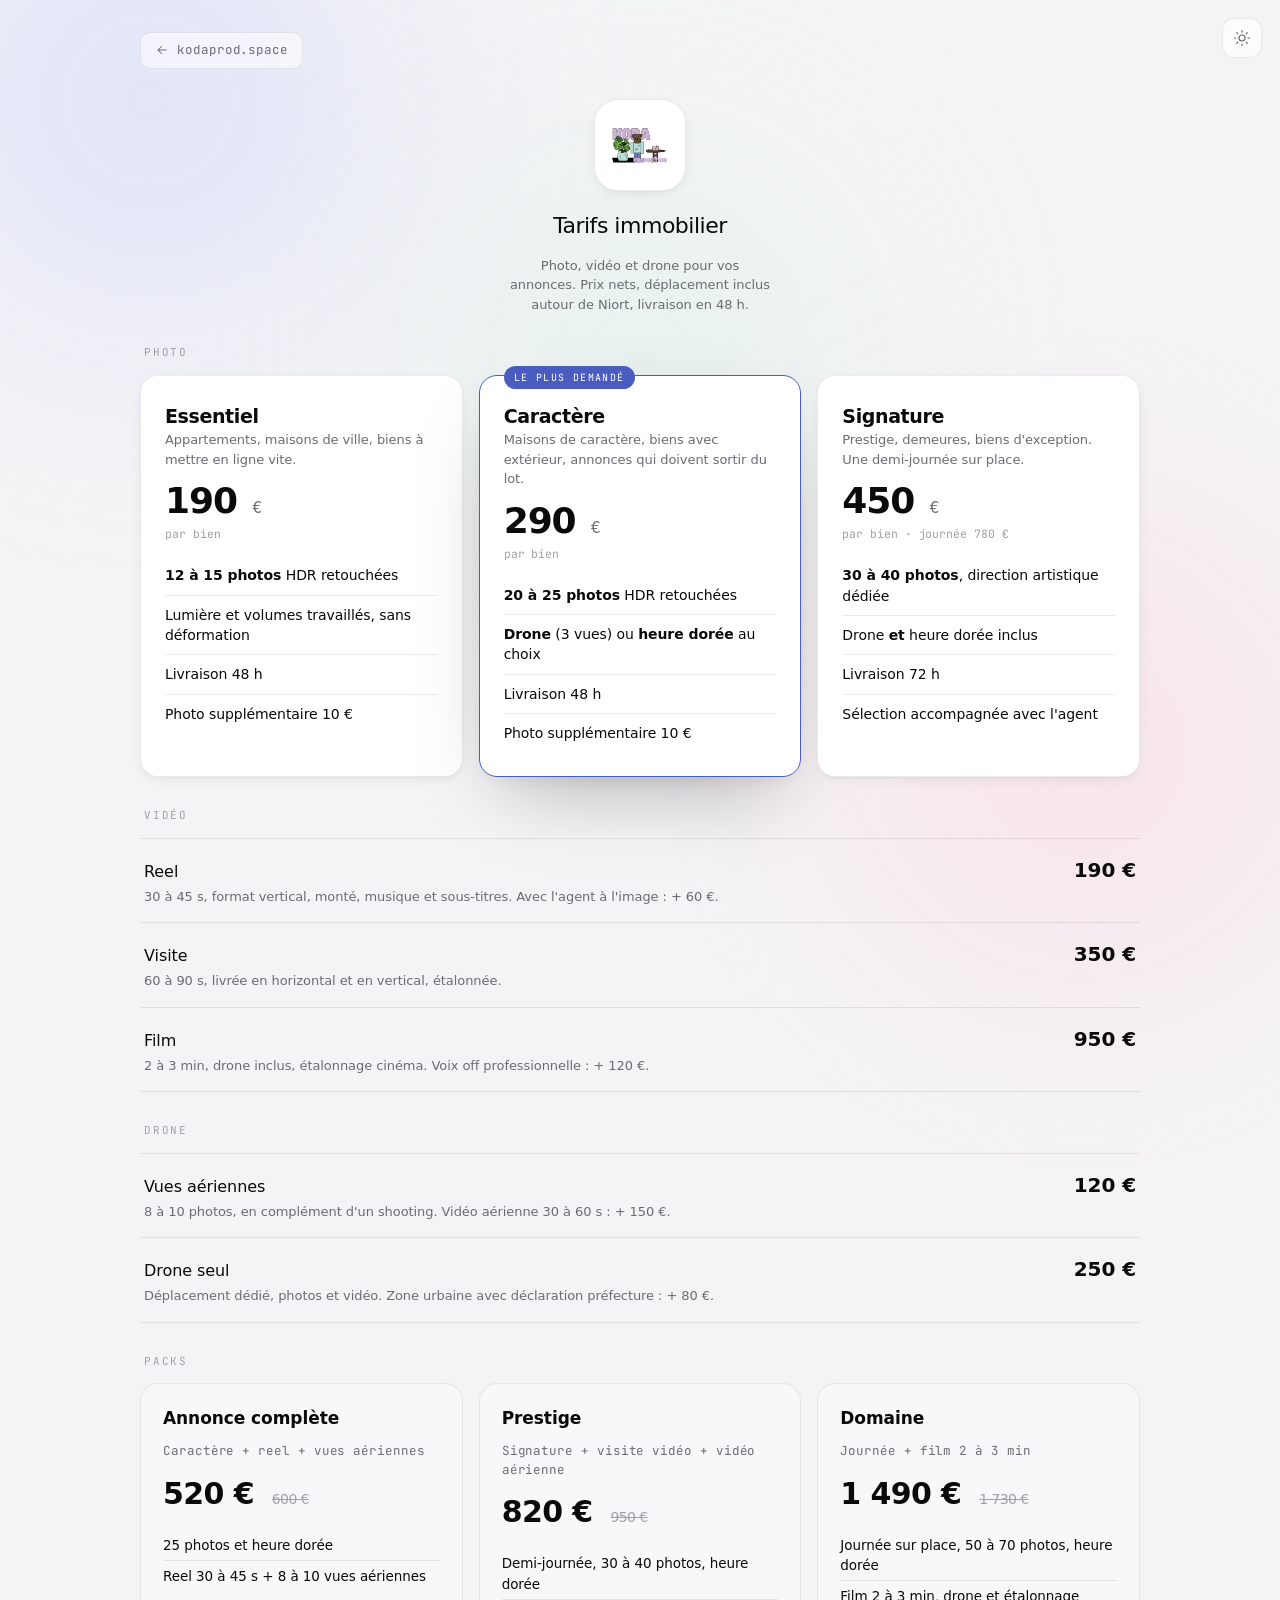
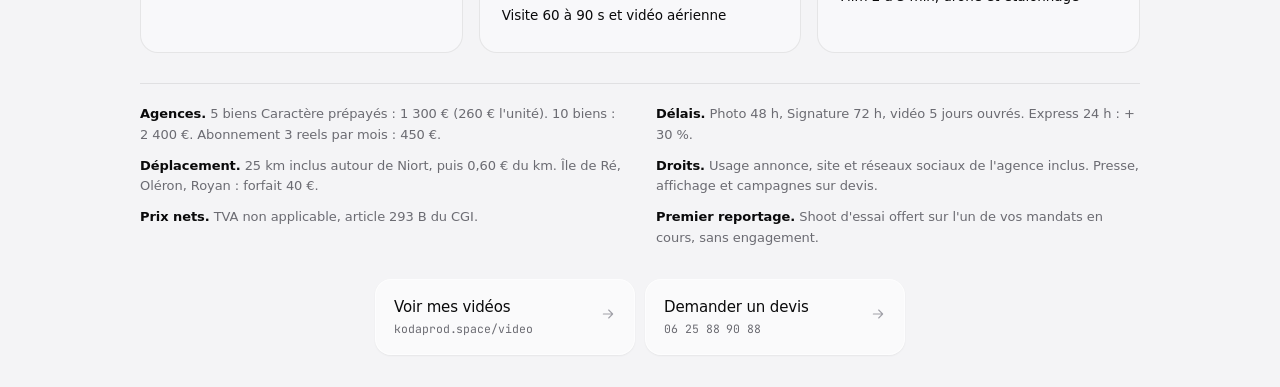
==== tarifs/index.html @ be454987 "Page tarifs immobilier : grille photo, vidéo, drone et packs Vocabulaire client (heure dorée, volume" ====
<!DOCTYPE html>
<html lang="fr" data-theme="light">
<head>
<meta charset="UTF-8">
<meta name="viewport" content="width=device-width, initial-scale=1.0">
<title>Tarifs immobilier · Koda Production · Erwan Chapuis</title>
<meta name="description" content="Tarifs photo, vidéo et drone pour l'immobilier. Koda Production, Erwan Chapuis, photographe et vidéaste à Niort. Prix nets, déplacement inclus, livraison 48 h.">

<meta property="og:title" content="Tarifs immobilier · Koda Production">
<meta property="og:description" content="Photo, vidéo et drone pour vos annonces. Prix nets, livraison 48 h, déplacement inclus autour de Niort.">
<meta property="og:type" content="website">
<meta property="og:locale" content="fr_FR">
<meta property="og:url" content="https://kodaprod.space/tarifs/">
<meta property="og:image" content="https://kodaprod.space/logo.svg">
<link rel="canonical" href="https://kodaprod.space/tarifs/">

<link rel="icon" type="image/svg+xml" href="/logo.svg">

<link rel="preconnect" href="https://fonts.googleapis.com">
<link rel="preconnect" href="https://fonts.gstatic.com" crossorigin>
<link href="https://fonts.googleapis.com/css2?family=Inter:wght@400;500;600&family=JetBrains+Mono:wght@400;500&display=swap" rel="stylesheet">

<link rel="stylesheet" href="/styles.css">
<style>
  .thub { max-width: 1000px; width: 100%; display: flex; flex-direction: column; align-items: center; gap: 30px; }
  .v-back {
    align-self: flex-start; display: inline-flex; align-items: center; gap: 8px;
    font-size: 12.5px; color: var(--muted); font-family: var(--mono);
    padding: 8px 14px; border-radius: 10px; background: var(--glass);
    border: 1px solid var(--hair); transition: color .15s, transform .15s;
  }
  .v-back:hover { color: var(--ink); transform: translateX(-2px); }
  .v-back svg { width: 14px; height: 14px; stroke-width: 1.8; }

  .t-section { width: 100%; }
  .t-label {
    font-family: var(--mono); font-size: 11px; letter-spacing: .16em;
    text-transform: uppercase; color: var(--faint); margin: 0 0 14px; padding-left: 4px;
  }

  .t-cards { display: grid; grid-template-columns: repeat(3, 1fr); gap: 16px; }
  .t-card {
    position: relative; display: flex; flex-direction: column; gap: 14px;
    padding: 26px 24px 24px; border-radius: var(--r-lg);
    background: var(--surface); border: 1px solid var(--hair);
    box-shadow: var(--shadow-md);
  }
  .t-card.is-featured { border-color: var(--accent-blue); box-shadow: var(--shadow-lg); }
  .t-badge {
    position: absolute; top: -10px; left: 24px;
    font-family: var(--mono); font-size: 10px; letter-spacing: .14em; text-transform: uppercase;
    background: var(--accent-blue); color: #fff; padding: 4px 10px; border-radius: 999px;
  }
  .t-name { font-size: 19px; font-weight: 600; letter-spacing: -0.02em; color: var(--ink); }
  .t-for { font-size: 13px; color: var(--muted); line-height: 1.5; min-height: 38px; }
  .t-price { font-size: 36px; font-weight: 600; letter-spacing: -0.03em; color: var(--ink); line-height: 1; }
  .t-price span { font-size: 15px; font-weight: 400; color: var(--muted); margin-left: 4px; }
  .t-unit { font-family: var(--mono); font-size: 11.5px; color: var(--faint); margin-top: 7px; line-height: 1.4; }
  .t-list { list-style: none; padding: 0; margin: 0; display: flex; flex-direction: column; }
  .t-list li {
    font-size: 14px; color: var(--ink); padding: 9px 0;
    border-top: 1px solid var(--hair); line-height: 1.45;
  }
  .t-list li:first-child { border-top: 0; }
  .t-list b { font-weight: 600; }

  .t-rows { width: 100%; border-top: 1px solid var(--hair); }
  .t-row {
    display: grid; grid-template-columns: 1fr auto; gap: 20px; align-items: baseline;
    padding: 16px 4px; border-bottom: 1px solid var(--hair);
  }
  .t-row-name { font-size: 16px; font-weight: 500; color: var(--ink); }
  .t-row-desc { font-size: 13px; color: var(--muted); margin-top: 3px; line-height: 1.5; }
  .t-row-price { font-size: 20px; font-weight: 600; color: var(--ink); white-space: nowrap; }

  .t-packs { display: grid; grid-template-columns: repeat(3, 1fr); gap: 16px; }
  .t-pack {
    padding: 22px; border-radius: var(--r-lg);
    background: var(--surface-2, var(--glass)); border: 1px solid var(--hair);
    display: flex; flex-direction: column; gap: 10px;
  }
  .t-pack-name { font-size: 17px; font-weight: 600; color: var(--ink); }
  .t-pack-desc { font-size: 12.5px; color: var(--muted); font-family: var(--mono); }
  .t-pack-price { font-size: 30px; font-weight: 600; color: var(--ink); letter-spacing: -0.02em; }
  .t-pack-price s { font-size: 14px; font-weight: 400; color: var(--faint); margin-left: 8px; }
  .t-pack ul { list-style: none; padding: 0; margin: 4px 0 0; }
  .t-pack li { font-size: 13.5px; color: var(--ink); padding: 5px 0; border-top: 1px solid var(--hair); }
  .t-pack li:first-child { border-top: 0; }

  .t-notes {
    width: 100%; display: grid; grid-template-columns: repeat(2, 1fr); gap: 10px 32px;
    padding-top: 20px; border-top: 1px solid var(--hair);
    font-size: 13px; color: var(--muted); line-height: 1.6;
  }
  .t-notes b { color: var(--ink); font-weight: 600; }

  .v-cta { display: flex; gap: 10px; flex-wrap: wrap; justify-content: center; }
  .v-cta .link-card { min-width: 260px; }

  @media (max-width: 860px) {
    .t-cards, .t-packs { grid-template-columns: 1fr; max-width: 420px; margin: 0 auto; }
    .t-notes { grid-template-columns: 1fr; }
    .t-for { min-height: 0; }
  }
</style>
</head>
<body>

<div class="blob-3"></div>

<button class="theme-fab" id="theme-toggle" aria-label="Basculer thème clair / sombre">
  <svg viewBox="0 0 24 24" fill="none" stroke="currentColor" stroke-width="1.6" stroke-linecap="round" stroke-linejoin="round">
    <circle cx="12" cy="12" r="4"/>
    <path d="M12 2v2M12 20v2M4.93 4.93l1.41 1.41M17.66 17.66l1.41 1.41M2 12h2M20 12h2M4.93 19.07l1.41-1.41M17.66 6.34l1.41-1.41"/>
  </svg>
</button>

<main class="thub">

  <a class="v-back anim anim-1" href="/">
    <svg viewBox="0 0 24 24" fill="none" stroke="currentColor" stroke-linecap="round" stroke-linejoin="round"><path d="M19 12H5M11 18l-6-6 6-6"/></svg>
    kodaprod.space
  </a>

  <section class="hero anim anim-1">
    <div class="hero-logo">
      <img src="/logo.svg" alt="Koda Production">
    </div>
    <h1 class="hero-name">Tarifs immobilier</h1>
    <p class="hero-tagline">Photo, vidéo et drone pour vos annonces. Prix nets, déplacement inclus autour de Niort, livraison en 48 h.</p>
  </section>

  <section class="t-section anim anim-2">
    <p class="t-label">Photo</p>
    <div class="t-cards">

      <article class="t-card">
        <div>
          <div class="t-name">Essentiel</div>
          <div class="t-for">Appartements, maisons de ville, biens à mettre en ligne vite.</div>
        </div>
        <div>
          <div class="t-price">190 <span>€</span></div>
          <div class="t-unit">par bien</div>
        </div>
        <ul class="t-list">
          <li><b>12 à 15 photos</b> HDR retouchées</li>
          <li>Lumière et volumes travaillés, sans déformation</li>
          <li>Livraison 48 h</li>
          <li>Photo supplémentaire 10 €</li>
        </ul>
      </article>

      <article class="t-card is-featured">
        <span class="t-badge">Le plus demandé</span>
        <div>
          <div class="t-name">Caractère</div>
          <div class="t-for">Maisons de caractère, biens avec extérieur, annonces qui doivent sortir du lot.</div>
        </div>
        <div>
          <div class="t-price">290 <span>€</span></div>
          <div class="t-unit">par bien</div>
        </div>
        <ul class="t-list">
          <li><b>20 à 25 photos</b> HDR retouchées</li>
          <li><b>Drone</b> (3 vues) ou <b>heure dorée</b> au choix</li>
          <li>Livraison 48 h</li>
          <li>Photo supplémentaire 10 €</li>
        </ul>
      </article>

      <article class="t-card">
        <div>
          <div class="t-name">Signature</div>
          <div class="t-for">Prestige, demeures, biens d'exception. Une demi-journée sur place.</div>
        </div>
        <div>
          <div class="t-price">450 <span>€</span></div>
          <div class="t-unit">par bien · journée 780 €</div>
        </div>
        <ul class="t-list">
          <li><b>30 à 40 photos</b>, direction artistique dédiée</li>
          <li>Drone <b>et</b> heure dorée inclus</li>
          <li>Livraison 72 h</li>
          <li>Sélection accompagnée avec l'agent</li>
        </ul>
      </article>

    </div>
  </section>

  <section class="t-section anim anim-3">
    <p class="t-label">Vidéo</p>
    <div class="t-rows">
      <div class="t-row">
        <div>
          <div class="t-row-name">Reel</div>
          <div class="t-row-desc">30 à 45 s, format vertical, monté, musique et sous-titres. Avec l'agent à l'image : + 60 €.</div>
        </div>
        <div class="t-row-price">190 €</div>
      </div>
      <div class="t-row">
        <div>
          <div class="t-row-name">Visite</div>
          <div class="t-row-desc">60 à 90 s, livrée en horizontal et en vertical, étalonnée.</div>
        </div>
        <div class="t-row-price">350 €</div>
      </div>
      <div class="t-row">
        <div>
          <div class="t-row-name">Film</div>
          <div class="t-row-desc">2 à 3 min, drone inclus, étalonnage cinéma. Voix off professionnelle : + 120 €.</div>
        </div>
        <div class="t-row-price">950 €</div>
      </div>
    </div>
  </section>

  <section class="t-section anim anim-4">
    <p class="t-label">Drone</p>
    <div class="t-rows">
      <div class="t-row">
        <div>
          <div class="t-row-name">Vues aériennes</div>
          <div class="t-row-desc">8 à 10 photos, en complément d'un shooting. Vidéo aérienne 30 à 60 s : + 150 €.</div>
        </div>
        <div class="t-row-price">120 €</div>
      </div>
      <div class="t-row">
        <div>
          <div class="t-row-name">Drone seul</div>
          <div class="t-row-desc">Déplacement dédié, photos et vidéo. Zone urbaine avec déclaration préfecture : + 80 €.</div>
        </div>
        <div class="t-row-price">250 €</div>
      </div>
    </div>
  </section>

  <section class="t-section anim anim-4">
    <p class="t-label">Packs</p>
    <div class="t-packs">
      <article class="t-pack">
        <div class="t-pack-name">Annonce complète</div>
        <div class="t-pack-desc">Caractère + reel + vues aériennes</div>
        <div class="t-pack-price">520 € <s>600 €</s></div>
        <ul>
          <li>25 photos et heure dorée</li>
          <li>Reel 30 à 45 s + 8 à 10 vues aériennes</li>
        </ul>
      </article>
      <article class="t-pack">
        <div class="t-pack-name">Prestige</div>
        <div class="t-pack-desc">Signature + visite vidéo + vidéo aérienne</div>
        <div class="t-pack-price">820 € <s>950 €</s></div>
        <ul>
          <li>Demi-journée, 30 à 40 photos, heure dorée</li>
          <li>Visite 60 à 90 s et vidéo aérienne</li>
        </ul>
      </article>
      <article class="t-pack">
        <div class="t-pack-name">Domaine</div>
        <div class="t-pack-desc">Journée + film 2 à 3 min</div>
        <div class="t-pack-price">1 490 € <s>1 730 €</s></div>
        <ul>
          <li>Journée sur place, 50 à 70 photos, heure dorée</li>
          <li>Film 2 à 3 min, drone et étalonnage</li>
        </ul>
      </article>
    </div>
  </section>

  <div class="t-notes anim anim-5">
    <div><b>Agences.</b> 5 biens Caractère prépayés : 1 300 € (260 € l'unité). 10 biens : 2 400 €. Abonnement 3 reels par mois : 450 €.</div>
    <div><b>Délais.</b> Photo 48 h, Signature 72 h, vidéo 5 jours ouvrés. Express 24 h : + 30 %.</div>
    <div><b>Déplacement.</b> 25 km inclus autour de Niort, puis 0,60 € du km. Île de Ré, Oléron, Royan : forfait 40 €.</div>
    <div><b>Droits.</b> Usage annonce, site et réseaux sociaux de l'agence inclus. Presse, affichage et campagnes sur devis.</div>
    <div><b>Prix nets.</b> TVA non applicable, article 293 B du CGI.</div>
    <div><b>Premier reportage.</b> Shoot d'essai offert sur l'un de vos mandats en cours, sans engagement.</div>
  </div>

  <nav class="v-cta anim anim-5">
    <a class="link-card" href="/video/">
      <span class="link-body">
        <span class="link-title">Voir mes vidéos</span>
        <span class="link-meta">kodaprod.space/video</span>
      </span>
      <span class="link-arrow" aria-hidden="true">
        <svg viewBox="0 0 24 24" fill="none" stroke="currentColor" stroke-linecap="round" stroke-linejoin="round"><path d="M5 12h14M13 6l6 6-6 6"/></svg>
      </span>
    </a>
    <a class="link-card" href="mailto:kodaproduction.contact@gmail.com">
      <span class="link-body">
        <span class="link-title">Demander un devis</span>
        <span class="link-meta">06 25 88 90 88</span>
      </span>
      <span class="link-arrow" aria-hidden="true">
        <svg viewBox="0 0 24 24" fill="none" stroke="currentColor" stroke-linecap="round" stroke-linejoin="round"><path d="M5 12h14M13 6l6 6-6 6"/></svg>
      </span>
    </a>
  </nav>

</main>

<script>
  (function() {
    const root = document.documentElement;
    const btn = document.getElementById('theme-toggle');
    const stored = localStorage.getItem('koda-theme');
    if (stored === 'dark' || stored === 'light') {
      root.setAttribute('data-theme', stored);
    }
    btn.addEventListener('click', () => {
      const next = root.getAttribute('data-theme') === 'dark' ? 'light' : 'dark';
      root.setAttribute('data-theme', next);
      localStorage.setItem('koda-theme', next);
    });
  })();
</script>

</body>
</html>
---- styles.css ----
/* ═══ KODA HUB · Linktree maison (DA Dolly Swiss minimal) ═══════ */

:root {
  --r-sm: 8px;
  --r-md: 12px;
  --r-lg: 18px;
  --r-xl: 28px;

  --sans: -apple-system, BlinkMacSystemFont, 'SF Pro Text', system-ui, 'Inter', 'Helvetica Neue', Arial, sans-serif;
  --mono: ui-monospace, SFMono-Regular, 'SF Mono', 'JetBrains Mono', Menlo, Consolas, monospace;

  --ease: cubic-bezier(.2, .8, .2, 1);
}

:root, [data-theme="light"] {
  --bg:           #F4F4F6;
  --bg-deep:      #ECECEF;
  --surface:      #FFFFFF;
  --surface-2:    #F8F8FA;

  --ink:          #0A0A0B;
  --ink-2:        #2A2A2E;
  --muted:        #6B6B72;
  --faint:        #A0A0A8;

  --hair:         rgba(10, 10, 11, 0.08);
  --hair-2:       rgba(10, 10, 11, 0.14);
  --hair-strong:  rgba(10, 10, 11, 0.22);

  --glass:        rgba(255, 255, 255, 0.55);
  --glass-2:      rgba(255, 255, 255, 0.75);
  --glass-border: rgba(255, 255, 255, 0.6);

  --shadow-sm: 0 1px 2px rgba(10, 10, 11, 0.06);
  --shadow-md: 0 4px 16px -6px rgba(10, 10, 11, 0.12), 0 1px 2px rgba(10, 10, 11, 0.04);
  --shadow-lg: 0 30px 80px -30px rgba(10, 10, 11, 0.35), 0 8px 24px -12px rgba(10, 10, 11, 0.12);

  --blob-a: #B8C5FF;
  --blob-b: #FFC9D9;
  --blob-c: #C8F0DC;
  --blob-opacity: 0.55;

  --accent-blue:        #4A5CC0;
  --accent-blue-soft:   rgba(74, 92, 192, 0.10);
  --accent-rose:        #B53D65;
  --accent-rose-soft:   rgba(181, 61, 101, 0.10);
  --accent-mint:        #2F7A52;
  --accent-mint-soft:   rgba(47, 122, 82, 0.10);
  --accent-gold:        #8F6F22;
  --accent-gold-soft:   rgba(200, 164, 78, 0.14);
}

[data-theme="dark"] {
  --bg:           #08080A;
  --bg-deep:      #050506;
  --surface:      #131316;
  --surface-2:    #1B1B1F;

  --ink:          #FAFAFB;
  --ink-2:        #E4E4E8;
  --muted:        #8E8E96;
  --faint:        #5A5A62;

  --hair:         rgba(255, 255, 255, 0.08);
  --hair-2:       rgba(255, 255, 255, 0.14);
  --hair-strong:  rgba(255, 255, 255, 0.24);

  --glass:        rgba(22, 22, 26, 0.55);
  --glass-2:      rgba(22, 22, 26, 0.78);
  --glass-border: rgba(255, 255, 255, 0.08);

  --shadow-sm: 0 1px 2px rgba(0, 0, 0, 0.4);
  --shadow-md: 0 8px 24px -8px rgba(0, 0, 0, 0.6), 0 1px 2px rgba(0, 0, 0, 0.4);
  --shadow-lg: 0 30px 80px -30px rgba(0, 0, 0, 0.9), 0 8px 24px -12px rgba(0, 0, 0, 0.5);

  --blob-a: #3B4DA8;
  --blob-b: #8B3D6A;
  --blob-c: #2B6B58;
  --blob-opacity: 0.32;

  --accent-blue:        #8E9DFF;
  --accent-blue-soft:   rgba(142, 157, 255, 0.14);
  --accent-rose:        #FF8FB0;
  --accent-rose-soft:   rgba(255, 143, 176, 0.14);
  --accent-mint:        #7FD8AB;
  --accent-mint-soft:   rgba(127, 216, 171, 0.14);
  --accent-gold:        #D4B466;
  --accent-gold-soft:   rgba(212, 180, 102, 0.14);
}

* { box-sizing: border-box; }
html, body { margin: 0; padding: 0; }

body {
  font-family: var(--sans);
  font-size: 14px;
  line-height: 1.5;
  color: var(--ink);
  background: var(--bg);
  -webkit-font-smoothing: antialiased;
  text-rendering: optimizeLegibility;
  min-height: 100vh;
  letter-spacing: -0.005em;
  transition: background .4s var(--ease), color .4s var(--ease);
  overflow-x: hidden;
  display: grid;
  place-items: center;
  padding: 32px 20px;
}

body::before, body::after {
  content: '';
  position: fixed;
  pointer-events: none;
  z-index: -1;
  border-radius: 50%;
  filter: blur(120px);
  opacity: var(--blob-opacity);
  transition: opacity .4s var(--ease), background .4s var(--ease);
}
body::before {
  top: -200px; left: -150px;
  width: 600px; height: 600px;
  background: radial-gradient(circle, var(--blob-a), transparent 70%);
}
body::after {
  bottom: -200px; right: -150px;
  width: 700px; height: 700px;
  background: radial-gradient(circle, var(--blob-b), transparent 70%);
}
.blob-3 {
  position: fixed;
  top: 40%; left: 50%;
  width: 500px; height: 500px;
  border-radius: 50%;
  background: radial-gradient(circle, var(--blob-c), transparent 70%);
  filter: blur(120px);
  opacity: var(--blob-opacity);
  pointer-events: none;
  z-index: -1;
  transform: translate(-50%, -50%);
}

button { font: inherit; color: inherit; cursor: pointer; border: 0; background: none; padding: 0; }
a { color: inherit; text-decoration: none; }

/* ─── Layout ─────────────────────────────────────────────────────── */
.hub {
  max-width: 480px;
  width: 100%;
  display: flex;
  flex-direction: column;
  align-items: center;
  gap: 32px;
}

/* Floating theme toggle (top-right) */
.theme-fab {
  position: fixed;
  top: 18px; right: 18px;
  width: 40px; height: 40px;
  display: grid; place-items: center;
  border-radius: 12px;
  background: var(--glass-2);
  backdrop-filter: blur(16px) saturate(140%);
  -webkit-backdrop-filter: blur(16px) saturate(140%);
  border: 1px solid var(--hair);
  color: var(--muted);
  transition: background .15s, color .15s, transform .15s;
  z-index: 30;
}
.theme-fab:hover { color: var(--ink); transform: translateY(-1px); }
.theme-fab svg { width: 18px; height: 18px; }

/* ─── Hero ───────────────────────────────────────────────────────── */
.hero {
  text-align: center;
  display: flex;
  flex-direction: column;
  align-items: center;
  gap: 14px;
}
.hero-logo {
  width: 92px; height: 92px;
  border-radius: 24px;
  background: var(--surface);
  display: grid; place-items: center;
  box-shadow: var(--shadow-md);
  border: 1px solid var(--hair);
}
.hero-logo img {
  width: 66px; height: 66px;
  display: block;
}
.hero-name {
  font-size: 22px;
  font-weight: 500;
  letter-spacing: -0.022em;
  color: var(--ink);
  margin: 4px 0 0;
}
.hero-tagline {
  font-size: 13px;
  color: var(--muted);
  margin: 0;
  letter-spacing: -0.005em;
  max-width: 32ch;
  line-height: 1.5;
}

/* ─── Link cards ─────────────────────────────────────────────────── */
.links {
  width: 100%;
  display: flex;
  flex-direction: column;
  gap: 10px;
}

.link-card {
  display: flex;
  align-items: center;
  gap: 14px;
  padding: 16px 18px;
  background: var(--glass);
  backdrop-filter: blur(20px) saturate(140%);
  -webkit-backdrop-filter: blur(20px) saturate(140%);
  border: 1px solid var(--glass-border);
  border-radius: 16px;
  transition: transform .25s var(--ease), box-shadow .25s var(--ease), border-color .25s var(--ease);
  box-shadow: var(--shadow-sm);
  position: relative;
}
.link-card:hover {
  transform: translateY(-2px);
  box-shadow: var(--shadow-md);
  border-color: var(--hair-strong);
}

.link-icon {
  width: 40px; height: 40px;
  display: grid; place-items: center;
  border-radius: 12px;
  flex-shrink: 0;
}
.link-icon svg {
  width: 20px; height: 20px;
  stroke-width: 1.6;
}

.link-icon--blue {
  background: var(--accent-blue-soft);
  color: var(--accent-blue);
}
.link-icon--rose {
  background: var(--accent-rose-soft);
  color: var(--accent-rose);
}
.link-icon--mint {
  background: var(--accent-mint-soft);
  color: var(--accent-mint);
}
.link-icon--gold {
  background: var(--accent-gold-soft);
  color: var(--accent-gold);
}
.link-icon--neutral {
  background: var(--hair);
  color: var(--ink-2);
}

.link-body {
  flex: 1;
  display: flex;
  flex-direction: column;
  gap: 2px;
}
.link-title {
  font-size: 15px;
  font-weight: 500;
  color: var(--ink);
  letter-spacing: -0.01em;
}
.link-meta {
  font-size: 11.5px;
  color: var(--muted);
  letter-spacing: -0.005em;
  font-family: var(--mono);
}

.link-arrow {
  flex-shrink: 0;
  color: var(--faint);
  transition: color .25s, transform .25s;
}
.link-card:hover .link-arrow {
  color: var(--ink);
  transform: translateX(2px);
}
.link-arrow svg { width: 16px; height: 16px; stroke-width: 1.6; }

/* ─── Social row ─────────────────────────────────────────────────── */
.socials {
  display: flex;
  gap: 8px;
  margin-top: 4px;
}
.social-btn {
  width: 40px; height: 40px;
  display: grid; place-items: center;
  border-radius: 12px;
  background: var(--glass);
  border: 1px solid var(--hair);
  color: var(--muted);
  transition: background .15s, color .15s, transform .15s;
}
.social-btn:hover {
  color: var(--ink);
  background: var(--surface);
  transform: translateY(-1px);
}
.social-btn svg { width: 18px; height: 18px; }

/* ─── Footer ─────────────────────────────────────────────────────── */
.foot {
  font-size: 10.5px;
  color: var(--faint);
  font-family: var(--mono);
  letter-spacing: 0.02em;
  text-align: center;
  margin-top: 8px;
  line-height: 1.6;
}

/* ─── Scroll fade-up (entry animation) ──────────────────────────── */
@media (prefers-reduced-motion: no-preference) {
  .anim {
    opacity: 0;
    transform: translateY(14px);
    animation: fadeUp .55s var(--ease) forwards;
  }
  .anim-1 { animation-delay: 60ms; }
  .anim-2 { animation-delay: 140ms; }
  .anim-3 { animation-delay: 220ms; }
  .anim-4 { animation-delay: 300ms; }
  .anim-5 { animation-delay: 380ms; }
  .anim-6 { animation-delay: 460ms; }
  .anim-7 { animation-delay: 540ms; }
  .anim-8 { animation-delay: 620ms; }
  .anim-9 { animation-delay: 700ms; }
  @keyframes fadeUp {
    to { opacity: 1; transform: translateY(0); }
  }
}

/* ─── Responsive ────────────────────────────────────────────────── */
@media (max-width: 480px) {
  body { padding: 24px 16px; }
  .hub { gap: 28px; }
  .hero-logo { width: 80px; height: 80px; border-radius: 20px; }
  .hero-logo img { width: 56px; height: 56px; }
  .hero-name { font-size: 20px; }
  .link-card { padding: 14px 16px; gap: 12px; }
  .link-title { font-size: 14px; }
  .link-icon { width: 36px; height: 36px; }
  .link-icon svg { width: 18px; height: 18px; }
}
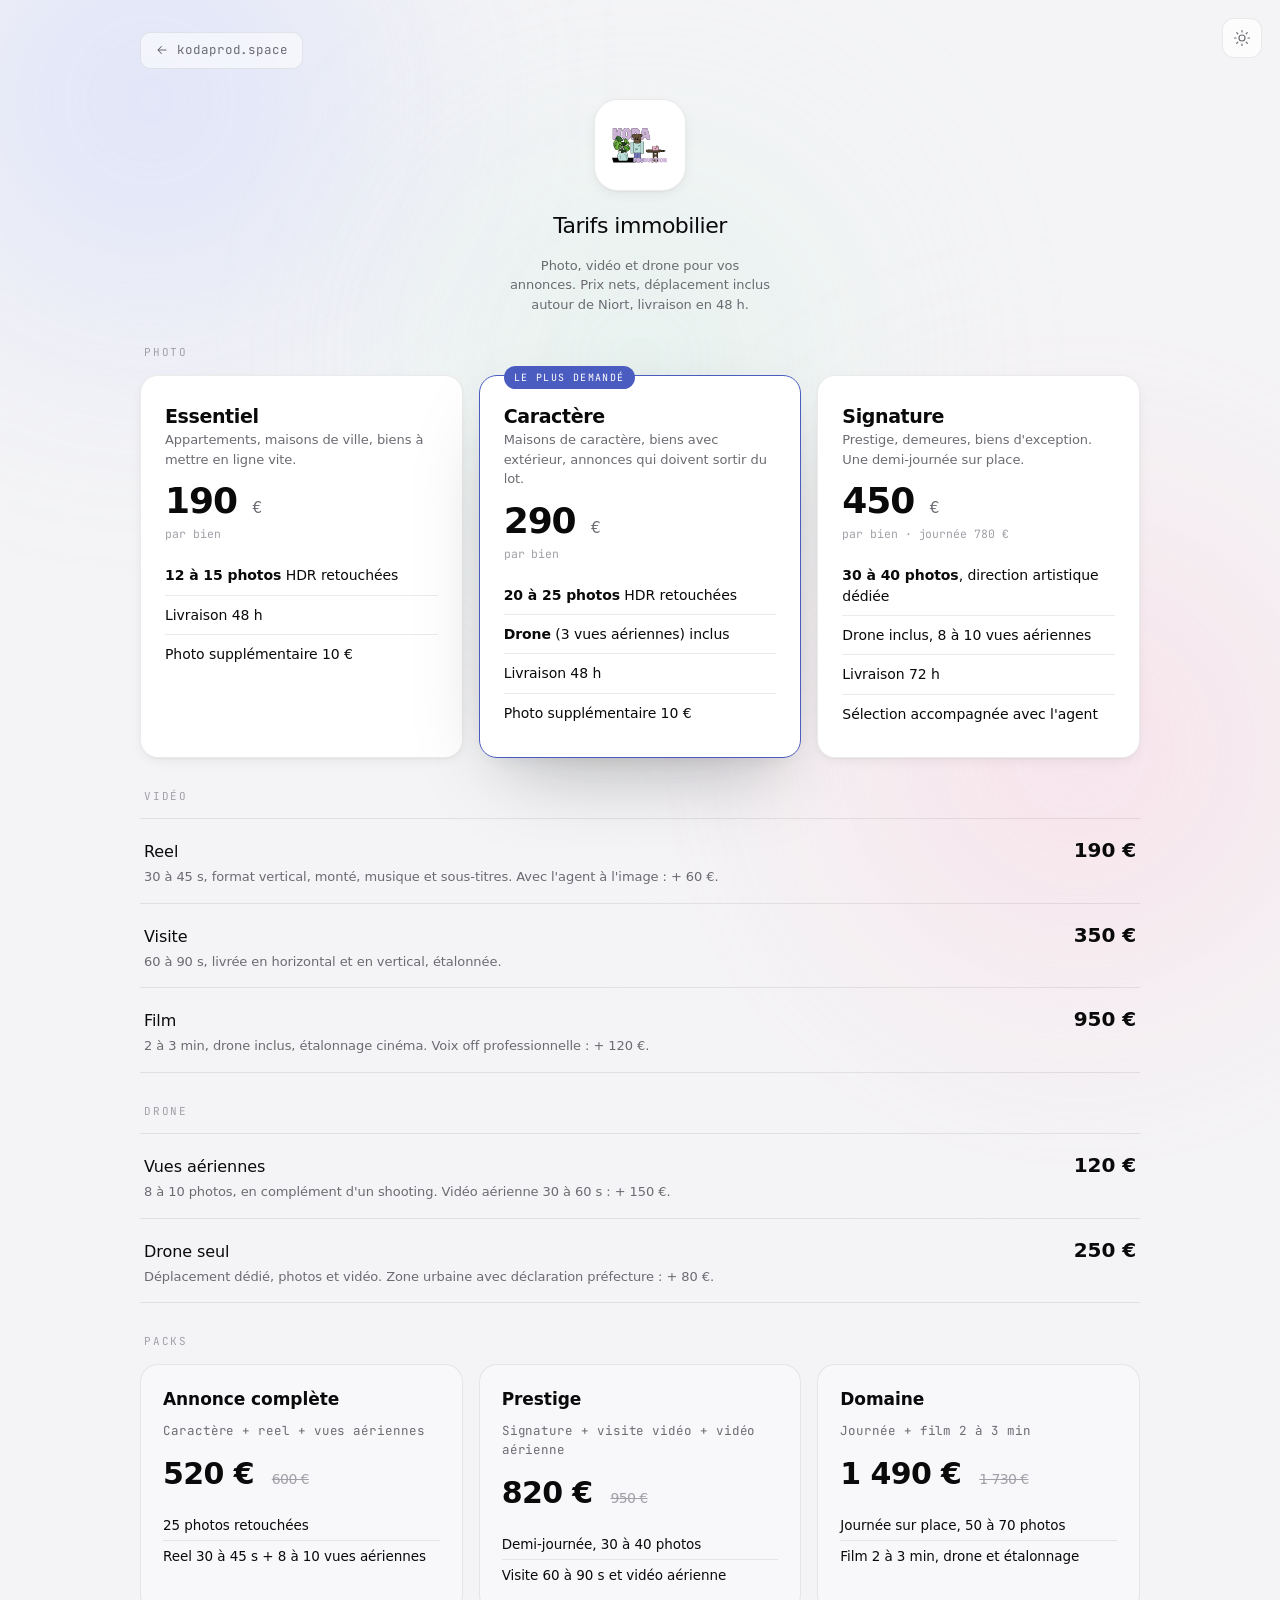
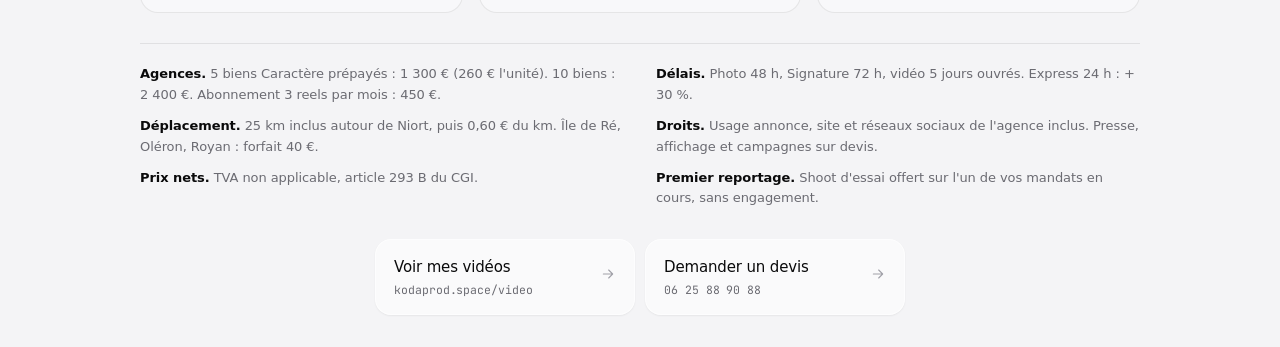
==== commit f41826b6: "Tarifs : retrait de l'heure dorée et de la ligne cadrage Co-Authored-By: Claude Opus 5 (1M context) " ====
--- a/tarifs/index.html
+++ b/tarifs/index.html
@@ -145,7 +145,6 @@
         </div>
         <ul class="t-list">
           <li><b>12 à 15 photos</b> HDR retouchées</li>
-          <li>Lumière et volumes travaillés, sans déformation</li>
           <li>Livraison 48 h</li>
           <li>Photo supplémentaire 10 €</li>
         </ul>
@@ -163,7 +162,7 @@
         </div>
         <ul class="t-list">
           <li><b>20 à 25 photos</b> HDR retouchées</li>
-          <li><b>Drone</b> (3 vues) ou <b>heure dorée</b> au choix</li>
+          <li><b>Drone</b> (3 vues aériennes) inclus</li>
           <li>Livraison 48 h</li>
           <li>Photo supplémentaire 10 €</li>
         </ul>
@@ -180,7 +179,7 @@
         </div>
         <ul class="t-list">
           <li><b>30 à 40 photos</b>, direction artistique dédiée</li>
-          <li>Drone <b>et</b> heure dorée inclus</li>
+          <li>Drone inclus, 8 à 10 vues aériennes</li>
           <li>Livraison 72 h</li>
           <li>Sélection accompagnée avec l'agent</li>
         </ul>
@@ -244,7 +243,7 @@
         <div class="t-pack-desc">Caractère + reel + vues aériennes</div>
         <div class="t-pack-price">520 € <s>600 €</s></div>
         <ul>
-          <li>25 photos et heure dorée</li>
+          <li>25 photos retouchées</li>
           <li>Reel 30 à 45 s + 8 à 10 vues aériennes</li>
         </ul>
       </article>
@@ -253,7 +252,7 @@
         <div class="t-pack-desc">Signature + visite vidéo + vidéo aérienne</div>
         <div class="t-pack-price">820 € <s>950 €</s></div>
         <ul>
-          <li>Demi-journée, 30 à 40 photos, heure dorée</li>
+          <li>Demi-journée, 30 à 40 photos</li>
           <li>Visite 60 à 90 s et vidéo aérienne</li>
         </ul>
       </article>
@@ -262,7 +261,7 @@
         <div class="t-pack-desc">Journée + film 2 à 3 min</div>
         <div class="t-pack-price">1 490 € <s>1 730 €</s></div>
         <ul>
-          <li>Journée sur place, 50 à 70 photos, heure dorée</li>
+          <li>Journée sur place, 50 à 70 photos</li>
           <li>Film 2 à 3 min, drone et étalonnage</li>
         </ul>
       </article>
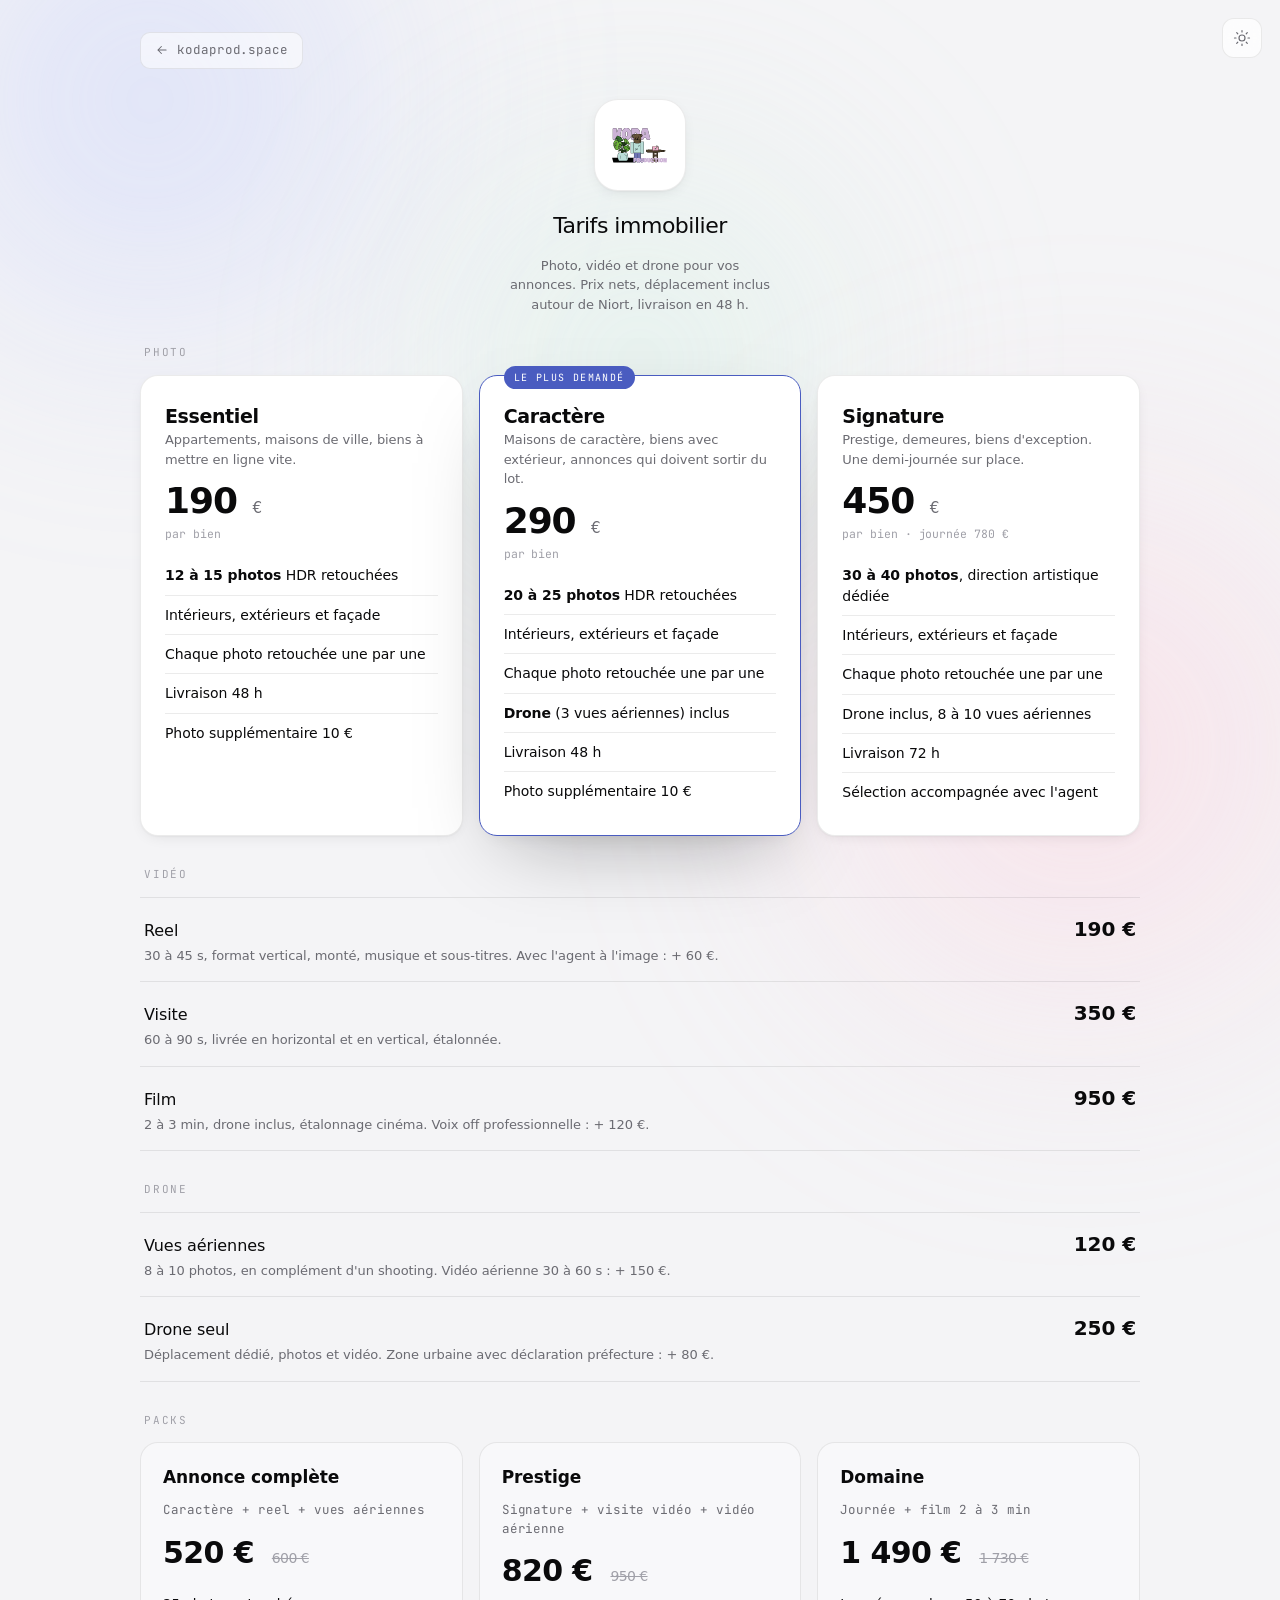
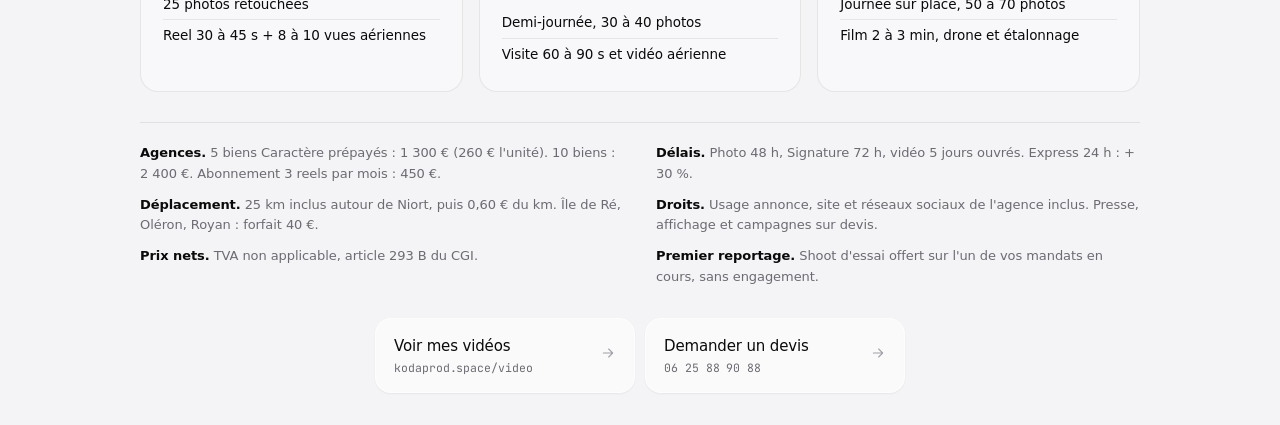
==== commit 00ab5da8: "Tarifs : lignes Essentiel/Caractère/Signature (intérieurs-extérieurs-façade, retouche une par une) C" ====
--- a/tarifs/index.html
+++ b/tarifs/index.html
@@ -145,6 +145,8 @@
         </div>
         <ul class="t-list">
           <li><b>12 à 15 photos</b> HDR retouchées</li>
+          <li>Intérieurs, extérieurs et façade</li>
+          <li>Chaque photo retouchée une par une</li>
           <li>Livraison 48 h</li>
           <li>Photo supplémentaire 10 €</li>
         </ul>
@@ -162,6 +164,8 @@
         </div>
         <ul class="t-list">
           <li><b>20 à 25 photos</b> HDR retouchées</li>
+          <li>Intérieurs, extérieurs et façade</li>
+          <li>Chaque photo retouchée une par une</li>
           <li><b>Drone</b> (3 vues aériennes) inclus</li>
           <li>Livraison 48 h</li>
           <li>Photo supplémentaire 10 €</li>
@@ -179,6 +183,8 @@
         </div>
         <ul class="t-list">
           <li><b>30 à 40 photos</b>, direction artistique dédiée</li>
+          <li>Intérieurs, extérieurs et façade</li>
+          <li>Chaque photo retouchée une par une</li>
           <li>Drone inclus, 8 à 10 vues aériennes</li>
           <li>Livraison 72 h</li>
           <li>Sélection accompagnée avec l'agent</li>
